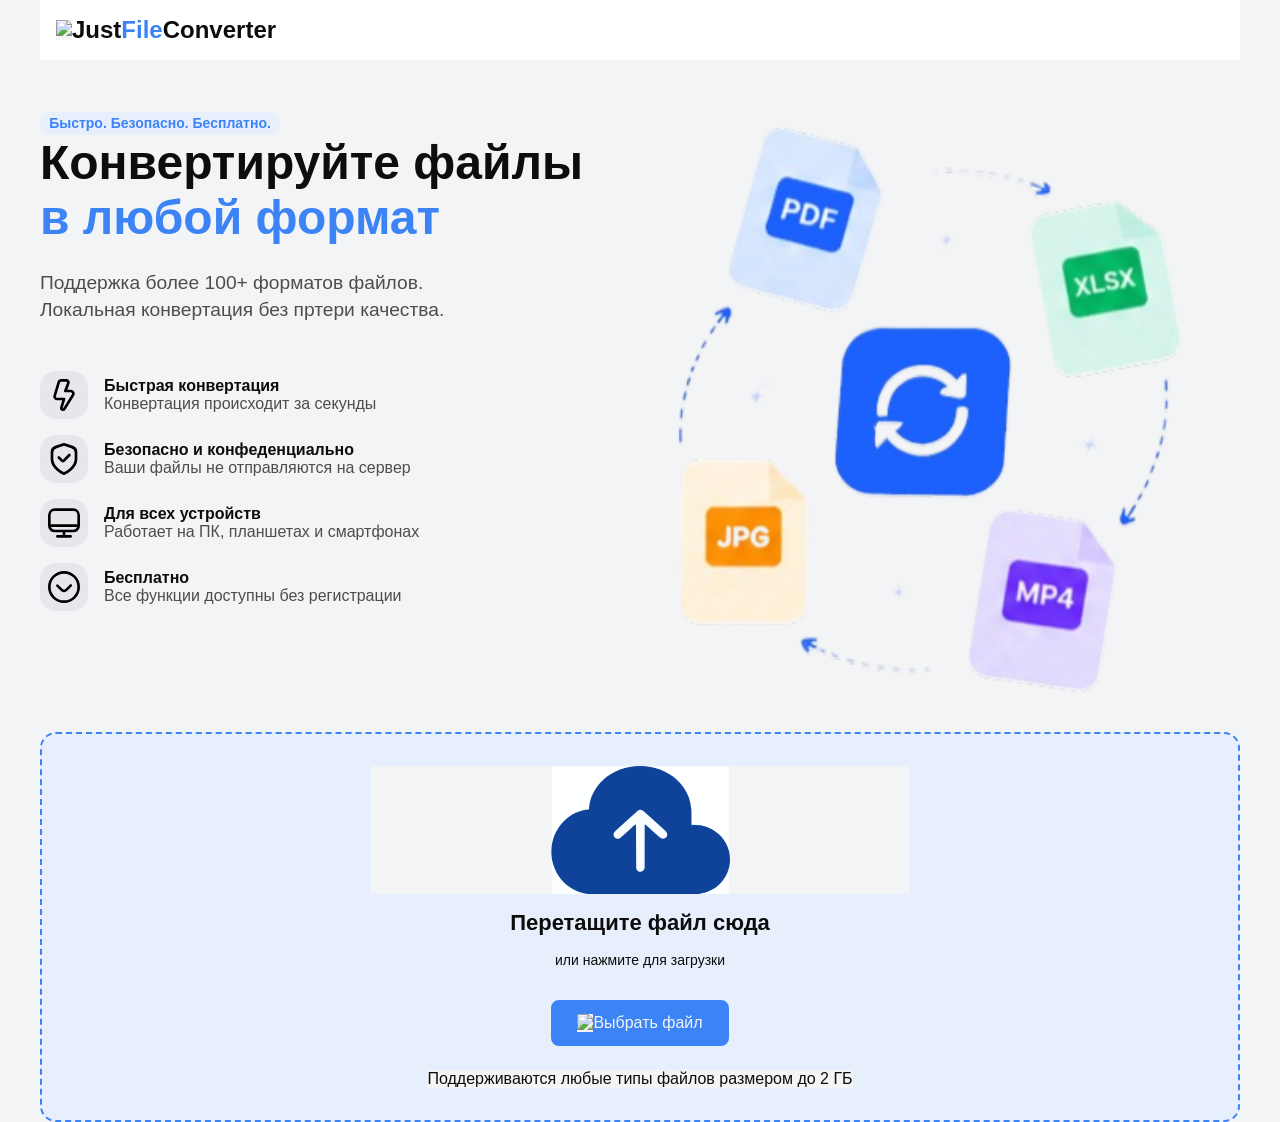
==== JustConverter/index.html @ b40bef16 "minor visual changes" ====
<!DOCTYPE html>
<html lang="ru">
<meta charset="UTF-8" name="viewport" content="width=device-width, initial-scale=1.0">
<head>
    <link rel="stylesheet" href="styles.css">
    <style>
        
    </style>
    <script src="script.js" defer></script>
    <title>Just File Converter</title>
</head>
<body>
    <header>
        <picture>
            <source srcset="icons/" media="(prefers-color-scheme: dark)">
            <img src="icons/">
        </picture>
        <p class="header__title">Just<span class="header__title-highlight">File</span>Converter</p>
    </header>

    <section class="hero">
        <div class="hero-desc">
            <div class="hero-desc-upper">
                <p class="hero-desc__slogan">Быстро. Безопасно. Бесплатно.</p>
                <h1 class="hero-desc__title">Конвертируйте файлы <span class="hero-desc__title-highlight">в любой формат</span></h1>
                <h2 class="hero-desc__subtitle">Поддержка более 100+ форматов файлов.<br>Локальная конвертация без пртери качества.</h2>
            </div>
            <ul class="hero-desc-lower">
                <article class="hero-desc__advantage">
                    <img class="hero-desc__advantage-icon" src="images/icons/bolt.svg">
                    <p class="hero-desc__advantage-desc">Быстрая конвертация<br><span class="hero-desc__advantage-desc-desc">Конвертация происходит за секунды</span></p>
                </article>
                <article class="hero-desc__advantage">
                    <img class="hero-desc__advantage-icon" src="images/icons/shield.svg">
                    <p class="hero-desc__advantage-desc">Безопасно и конфеденциально<br><span class="hero-desc__advantage-desc-desc">Ваши файлы не отправляются на сервер</span></p>
                </article>
                <article class="hero-desc__advantage">
                    <img class="hero-desc__advantage-icon" src="images/icons/computer.svg">
                    <p class="hero-desc__advantage-desc">Для всех устройств<br><span class="hero-desc__advantage-desc-desc">Работает на ПК, планшетах и смартфонах</span></p>
                </article>
                <article class="hero-desc__advantage">
                    <img class="hero-desc__advantage-icon" src="images/icons/check.svg">
                    <p class="hero-desc__advantage-desc">Бесплатно<br><span class="hero-desc__advantage-desc-desc">Все функции доступны без регистрации</span></p>
                </article>
            </ul>
        </div>
        <div class="hero-img">
            <img src="images/hero.png" width="632" height="632">
        </div>
    </section>

    <label class="converter">
        <img class="converter__icon" src="images/cloud.svg" height="128" width="auto">
        <p class="converter__desc-upper">Перетащите файл сюда<br><span class="converter__desc-lower">или нажмите для загрузки</span></p>
        <span class="upload-button"><img class="upload-button-icon" src="icons/">Выбрать файл</span>
        <input id="converter__file-input" type="file" hidden>
        <p class="converter__file-size-text">Поддерживаются любые типы файлов размером до 2 ГБ</p>
    </label>
<!-- 
    <section class="hero">
        <h1 class="hero__title">Fast. Private. Universal.</h1>
        <p class="hero__desc">Convert any files instantly and securely within your browser, keeping your data entirely on your device.</p>
    </section>

    <section class="converter">
        <label class="converter__dropzone">
            <p class="dropzone-desc">Drag & drop file(s) here<br><span class="dropzone-desc-or">or</span></p>
            <span class="upload-button">Upload files</span>
            <input id="converter__file-input" type="file" hidden>
        </label>
    </section> -->
    
</body>
</html>
---- JustConverter/styles.css ----
:root {
    color-scheme: light dark;
    --bg-dark: light-dark(hsl(220 13% 91%), hsl(0 0% 10%));
    --bg: light-dark(hsl(220 14% 96%),hsl(0 0% 17%));
    --bg-light: light-dark(hsl(0 0% 100%), hsl(0 0% 60%));
    --text: light-dark(hsl(0 0% 5%), hsl(0 0% 95%));
    --text-muted: light-dark(hsl(0 0% 30%), hsl(0 0% 70%));
    --text-focus: var(--bg);
    --border: hsl(0 0% 30%);
    --gradient: linear-gradient(0deg, var(--bg) 95%, var(--bg-light));
    --gradient-hover: linear-gradient(0deg, var(--bg), var(--bg-light));
    --highlight: hsl(0 0% 60%);
    --primary: light-dark(hsl(217, 91%, 60%), hsl(73 71% 51%));
    --primary-muted: light-dark(hsl(219 85 95),hsl(72 50% 20%));
    --danger: hsl(0 50% 60%);
    --warning: hsl(60 51% 60%);
    --success: hsl(121 51% 60%);
    --info: hsl(240 50% 70%);
    --negative: light-dark(none, invert());
}

* {
    margin: 0;
    padding: 0;
    box-sizing: border-box;
    background: light-dark(var(--bg), var(--bg-dark));
}

body {
    font-family: 'Segoe UI', sans-serif;
    color: var(--text);
    max-width: 1200px;
    margin: 0 auto;
}


header {
    display: flex;
    align-items: center;
    background: light-dark(var(--bg-light), var(--bg));
    padding: 1rem;
}

.header__title {
    background: light-dark(var(--bg-light), var(--bg));
    color: var(--text);
    font-size: 24px;
    font-weight: 700;
}

.header__title-highlight {
    background: light-dark(var(--bg-light), var(--bg));
    color: var(--primary);
}


.hero {
    display: flex;
    flex-direction: row;
    margin-top: 4vh;
}

.hero-desc {
    display: flex;
    flex-direction: column;
}

.hero-desc__slogan {
    display: flex;
    justify-content: center;
    max-width: 240px;
    font-size: 14px;
    font-weight: 600;
    color: var(--primary);
    background: var(--primary-muted);
    padding: 4px 6px;
    padding-top: 3px;
    margin-top: 16px;
    border-radius: 1.5rem;
}

.hero-desc__title {
    font-size: 3rem;
    /* max-width: 50%; */
}

.hero-desc__title-highlight {
    color: var(--primary);
}

.hero-desc__subtitle {
    margin-top: 1.5rem;
    margin-bottom: 2rem;
    font-size: 1.2rem;
    font-weight: 400;
    color: var(--text-muted);
    line-height: 1.7rem;
}


.hero-desc-lower {
    display: flex;
    flex-direction: column;
    gap: 1rem;
    margin-top: 16px;
}

.hero-desc__advantage {
    display: flex;
    align-items: center;
    gap: 16px;
}

.hero-desc__advantage-icon {
    width: 48px;
    height: auto;
    padding: 0.5rem;
    background: light-dark(var(--bg-dark), var(--bg));
    border-radius: 1rem;
}

.hero-desc__advantage-desc {
    font-weight: 600;
}

.hero-desc__advantage-desc-desc {
    font-weight: normal;
    color: var(--text-muted);
}


.converter {
    background: light-dark(var(--primary-muted), var(--bg-dark));
    padding: 2rem;
    border-radius: 1rem;
    border: 2px dashed var(--primary);
    display: flex;
    flex-direction: column;
    align-items: center;
}

.converter__desc-upper {
    font-weight: 600;
    font-size: 22px;
    display: flex;
    flex-direction: column;
    align-items: center;
    gap: 16px;
    margin-top: 16px;
    background: light-dark(var(--primary-muted), var(--bg-dark))
}

.converter__desc-lower {
    font-weight: normal;
    font-size: 14px;
    background: light-dark(var(--primary-muted), var(--bg-dark))
}

.converter__dropzone {
    padding: 1.5rem;
    border: 2px dashed var(--border);
    border-radius: 1rem;
    display: flex;
    flex-direction: column;
    cursor: pointer;
    background: var(--bg);
}

.upload-button {
    border: 2px solid var(--primary);
    border-radius: 0.5rem;
    background: var(--primary);
    padding: 0.75rem 1.5rem;
    max-width: 200px;
    font-weight: 500;
    color: var(--text-focus);
    display: flex;
    justify-content: center;
    margin-top: 32px;
    margin-bottom: 24px;
}
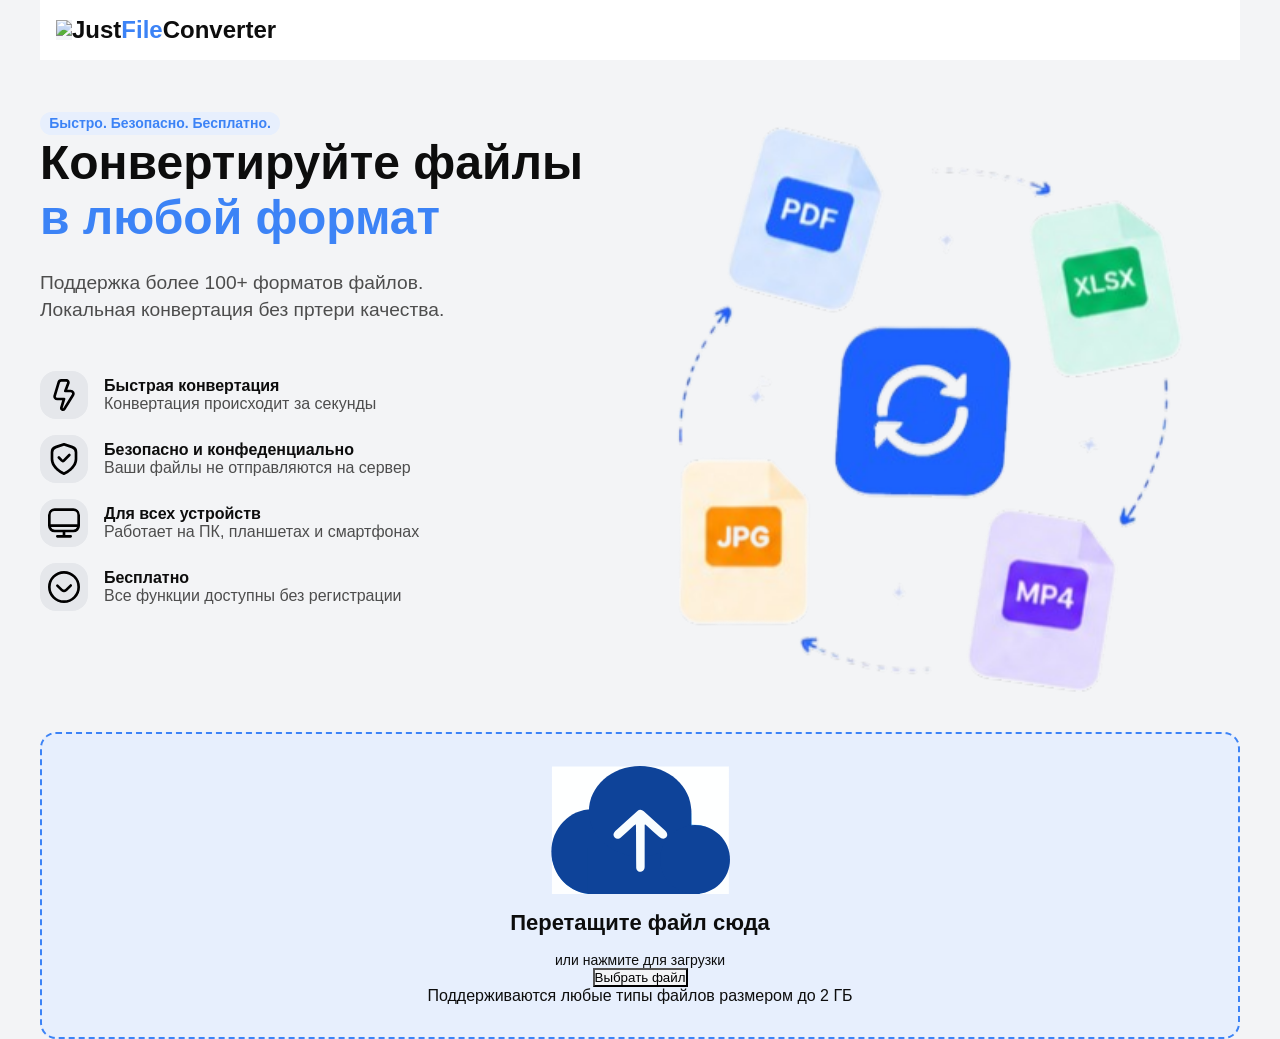
==== commit 88a0f2df: "file upload changed added new popup dialog window when upload button is pressed" ====
--- a/JustConverter/index.html
+++ b/JustConverter/index.html
@@ -2,7 +2,7 @@
 <html lang="ru">
 <meta charset="UTF-8" name="viewport" content="width=device-width, initial-scale=1.0">
 <head>
-    <link rel="stylesheet" href="styles.css">
+    <link rel="stylesheet" href="styles.css?v=1.2">
     <style>
         
     </style>
@@ -52,23 +52,14 @@
     <label class="converter">
         <img class="converter__icon" src="images/cloud.svg" height="128" width="auto">
         <p class="converter__desc-upper">Перетащите файл сюда<br><span class="converter__desc-lower">или нажмите для загрузки</span></p>
-        <span class="upload-button"><img class="upload-button-icon" src="icons/">Выбрать файл</span>
+        <button id="upload-button"><img class="upload-button-icon">Выбрать файл</button>
         <input id="converter__file-input" type="file" hidden>
         <p class="converter__file-size-text">Поддерживаются любые типы файлов размером до 2 ГБ</p>
     </label>
-<!-- 
-    <section class="hero">
-        <h1 class="hero__title">Fast. Private. Universal.</h1>
-        <p class="hero__desc">Convert any files instantly and securely within your browser, keeping your data entirely on your device.</p>
-    </section>
 
-    <section class="converter">
-        <label class="converter__dropzone">
-            <p class="dropzone-desc">Drag & drop file(s) here<br><span class="dropzone-desc-or">or</span></p>
-            <span class="upload-button">Upload files</span>
-            <input id="converter__file-input" type="file" hidden>
-        </label>
-    </section> -->
+    <dialog id="file-dialog">
+        Lorem ipsum dolor sit amet consectetur adipisicing elit. Consequuntur quis quidem consequatur voluptatibus iste quaerat laboriosam animi mollitia dignissimos tempora. Vitae aperiam qui sequi voluptatem quis illo tenetur, sint officia?
+    </dialog>
     
 </body>
 </html>
--- a/JustConverter/styles.css
+++ b/JustConverter/styles.css
@@ -10,13 +10,12 @@
     --gradient: linear-gradient(0deg, var(--bg) 95%, var(--bg-light));
     --gradient-hover: linear-gradient(0deg, var(--bg), var(--bg-light));
     --highlight: hsl(0 0% 60%);
-    --primary: light-dark(hsl(217, 91%, 60%), hsl(73 71% 51%));
-    --primary-muted: light-dark(hsl(219 85 95),hsl(72 50% 20%));
+    --primary: hsl(217, 91%, 60%);
+    --primary-muted: light-dark(hsl(219 85 95), hsl(219 85 5));
     --danger: hsl(0 50% 60%);
     --warning: hsl(60 51% 60%);
     --success: hsl(121 51% 60%);
     --info: hsl(240 50% 70%);
-    --negative: light-dark(none, invert());
 }
 
 * {
@@ -139,6 +138,10 @@
     align-items: center;
 }
 
+.converter__icon {
+    background: light-dark(var(--primary-muted), var(--bg-dark));
+}
+
 .converter__desc-upper {
     font-weight: 600;
     font-size: 22px;
@@ -147,23 +150,17 @@
     align-items: center;
     gap: 16px;
     margin-top: 16px;
-    background: light-dark(var(--primary-muted), var(--bg-dark))
+    background: light-dark(var(--primary-muted), var(--bg-dark));
 }
 
 .converter__desc-lower {
     font-weight: normal;
     font-size: 14px;
-    background: light-dark(var(--primary-muted), var(--bg-dark))
+    background: light-dark(var(--primary-muted), var(--bg-dark));
 }
 
-.converter__dropzone {
-    padding: 1.5rem;
-    border: 2px dashed var(--border);
-    border-radius: 1rem;
-    display: flex;
-    flex-direction: column;
-    cursor: pointer;
-    background: var(--bg);
+.converter__file-size-text {
+    background: light-dark(var(--primary-muted), var(--bg-dark));
 }
 
 .upload-button {
@@ -178,4 +175,16 @@
     justify-content: center;
     margin-top: 32px;
     margin-bottom: 24px;
+}
+
+#file-dialog {
+    position: fixed;
+    top: 0;
+    left: 0;
+    width: 100%;
+    height: 100%;
+    display: none;
+    align-items: center;
+    justify-content: center;
+    background-color: rgba(0, 0, 0, 0.5);
 }
